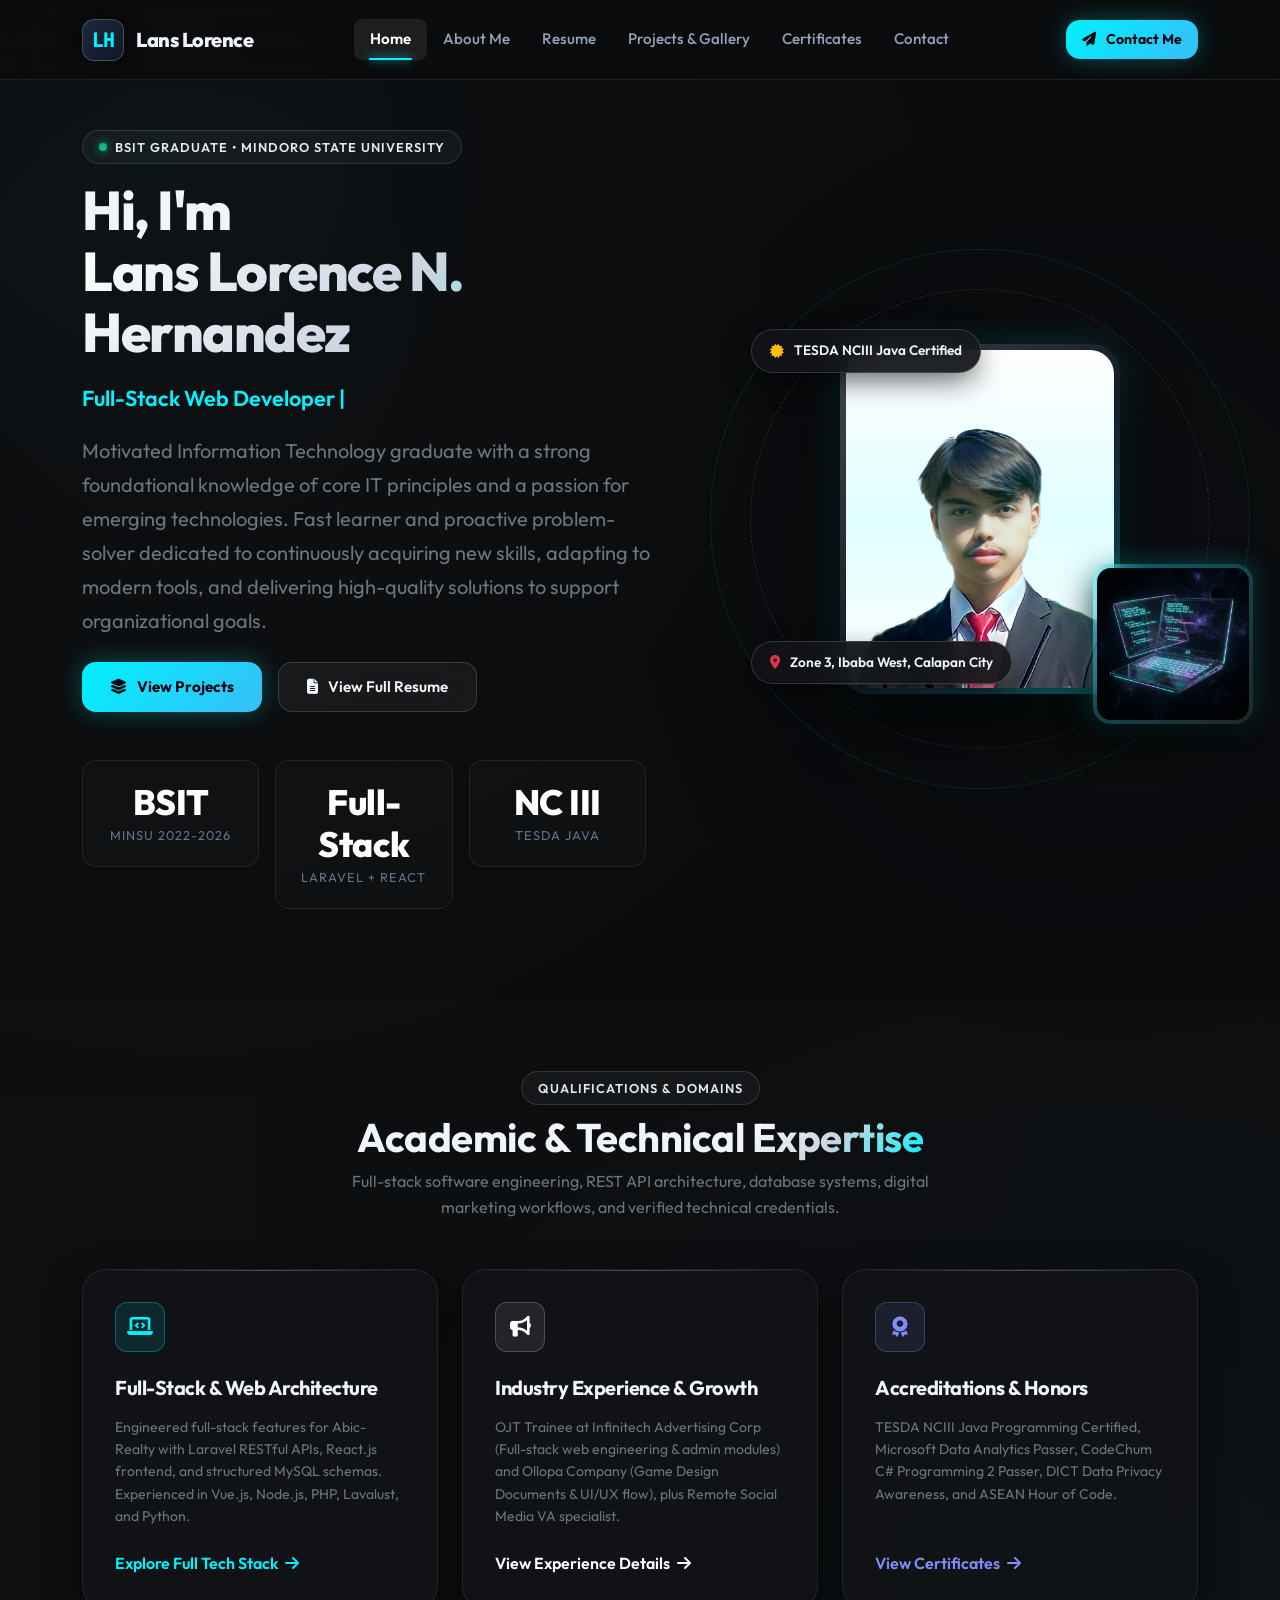
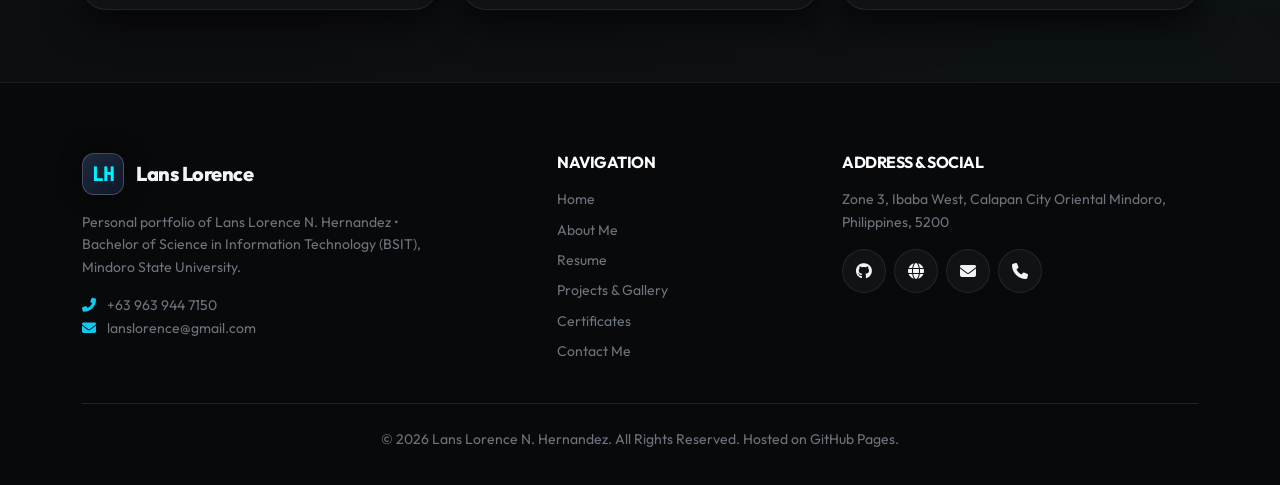
==== index.html @ 65d657bf "first commit" ====
<!DOCTYPE html>
<html lang="en">
<head>
  <meta charset="UTF-8">
  <meta name="viewport" content="width=device-width, initial-scale=1.0">
  <title>Lans Lorence N. Hernandez | IT Specialist & Web Developer</title>
  <meta name="description" content="Official portfolio of Lans Lorence N. Hernandez - BSIT 4th Year Student at Mindoro State University, Java NCIII Certified Developer based in Calapan City, Oriental Mindoro.">
  
  <!-- Google Fonts -->
  <link rel="preconnect" href="https://fonts.googleapis.com">
  <link rel="preconnect" href="https://fonts.gstatic.com" crossorigin>
  <link href="https://fonts.googleapis.com/css2?family=JetBrains+Mono:wght@400;600;700&family=Outfit:wght@300;400;500;600;700;800&display=swap" rel="stylesheet">
  
  <!-- FontAwesome Icons -->
  <link rel="stylesheet" href="https://cdnjs.cloudflare.com/ajax/libs/font-awesome/6.5.1/css/all.min.css">
  
  <!-- Bootstrap 5.3 CSS -->
  <link href="https://cdn.jsdelivr.net/npm/bootstrap@5.3.3/dist/css/bootstrap.min.css" rel="stylesheet">
  
  <!-- Custom Grey-Black Dark Stylesheet -->
  <link rel="stylesheet" href="styles.css">
</head>
<body>

  <!-- Ambient Grey/Charcoal Background Glows -->
  <div class="ambient-glow ambient-glow-1"></div>
  <div class="ambient-glow ambient-glow-2"></div>

  <!-- Navigation Bar with Bootstrap Support -->
  <nav class="navbar navbar-expand-lg" id="navbar">
    <div class="container">
      <a href="index.html" class="nav-brand">
        <span class="brand-icon">LH</span>
        <span>Lans Lorence</span>
      </a>

      <!-- Bootstrap Hamburger Toggle -->
      <button class="navbar-toggler border-0 text-white" type="button" data-bs-toggle="collapse" data-bs-target="#portfolioNav" aria-controls="portfolioNav" aria-expanded="false" aria-label="Toggle navigation">
        <i class="fas fa-bars-staggered" style="font-size: 1.5rem; color: #fff;"></i>
      </button>

      <div class="collapse navbar-collapse" id="portfolioNav">
        <ul class="navbar-nav mx-auto mb-2 mb-lg-0">
          <li class="nav-item"><a href="index.html" class="nav-link active">Home</a></li>
          <li class="nav-item"><a href="about.html" class="nav-link">About Me</a></li>
          <li class="nav-item"><a href="resume.html" class="nav-link">Resume</a></li>
          <li class="nav-item"><a href="gallery.html" class="nav-link">Projects & Gallery</a></li>
          <li class="nav-item"><a href="certificates.html" class="nav-link">Certificates</a></li>
          <li class="nav-item"><a href="contact.html" class="nav-link">Contact</a></li>
        </ul>

        <div class="d-flex align-items-center gap-2">
          <a href="contact.html" class="btn-cyber-primary py-2 px-3" style="font-size: 0.88rem;">
            <i class="fas fa-paper-plane"></i> Contact Me
          </a>
        </div>
      </div>
    </div>
  </nav>

  <!-- Main Hero Section with Lans' Real Portrait and Laptop Prop -->
  <main>
    <section class="hero">
      <div class="container">
        <div class="row align-items-center g-5">
          
          <!-- Left Column: Bio & Headline -->
          <div class="col-lg-7 text-start">
            <div class="badge-custom mb-3">
              <span class="badge-pulse"></span>
              <span>BSIT Graduate &bull; Mindoro State University</span>
            </div>
            
            <h1 class="hero-title mb-3">
              Hi, I'm <span class="gradient-text profile-name-text">Lans Lorence</span>
            </h1>

            <div class="typewriter-wrapper mb-3">
              <span id="typewriter-text"></span>
              <span class="typewriter-cursor">|</span>
            </div>

            <p class="text-secondary fs-5 mb-4 profile-objective-text" style="max-width: 580px; line-height: 1.7;">
              Motivated Information Technology graduate with a strong foundational knowledge of core IT principles and a passion for emerging technologies. Fast learner and proactive problem-solver dedicated to continuously acquiring new skills, adapting to modern tools, and delivering high-quality solutions to support organizational goals.
            </p>

            <div class="d-flex flex-wrap gap-3 mb-5">
              <a href="gallery.html" class="btn-cyber-primary">
                <i class="fas fa-layer-group"></i> View Projects
              </a>
              <a href="resume.html" class="btn-cyber-secondary">
                <i class="fas fa-file-alt"></i> View Full Resume
              </a>
            </div>

            <!-- Stats Bar -->
            <div class="row g-3" style="max-width: 580px;">
              <div class="col-4">
                <div class="stat-box">
                  <h3>BSIT</h3>
                  <p>MinSU 2022-2026</p>
                </div>
              </div>
              <div class="col-4">
                <div class="stat-box">
                  <h3>Full-Stack</h3>
                  <p>Laravel + React</p>
                </div>
              </div>
              <div class="col-4">
                <div class="stat-box">
                  <h3>NC III</h3>
                  <p>TESDA Java</p>
                </div>
              </div>
            </div>
          </div>

          <!-- Right Column: Lans Lorence Primary Portrait & AI Laptop Prop -->
          <div class="col-lg-5 text-center">
            <div class="hero-portrait-stage">
              <!-- Orbiting Cyber Rings -->
              <div class="orbit-ring orbit-ring-1"></div>
              <div class="orbit-ring orbit-ring-2"></div>

              <!-- Top Status Pill -->
              <div class="status-pill status-pill-top">
                <i class="fas fa-certificate text-warning"></i>
                <span>TESDA NCIII Java Certified</span>
              </div>

              <!-- Primary Hero Portrait Card (Lans Lorence Real Image) -->
              <div class="profile-portrait-card tilt-effect">
                <div class="profile-portrait-inner">
                  <img src="profile_lans.png" alt="Lans Lorence N. Hernandez" class="profile-portrait-img">
                  <div class="cyber-scanline"></div>
                </div>
              </div>

              <!-- Secondary Floating AI Laptop Prop -->
              <div class="prop-floating-laptop tilt-effect" title="Cyber Holographic Workstation">
                <img src="laptop_prop.jpg" alt="AI Generated Holographic Laptop" class="prop-laptop-img">
              </div>

              <!-- Bottom Location Status Pill -->
              <div class="status-pill status-pill-bottom">
                <i class="fas fa-map-marker-alt text-danger"></i>
                <span>Zone 3, Ibaba West, Calapan City</span>
              </div>
            </div>
          </div>

        </div>
      </div>
    </section>

    <!-- Core Highlights Section -->
    <section class="py-5" style="background: rgba(18, 20, 24, 0.4);">
      <div class="container py-4">
        <div class="text-center mb-5 reveal">
          <span class="badge-custom mb-2">Qualifications & Domains</span>
          <h2 class="display-6 fw-bold">Academic & Technical <span class="gradient-text">Expertise</span></h2>
          <p class="text-secondary mx-auto" style="max-width: 620px;">
            Full-stack software engineering, REST API architecture, database systems, digital marketing workflows, and verified technical credentials.
          </p>
        </div>

        <div class="row g-4">
          <!-- Card 1 -->
          <div class="col-md-4 reveal">
            <div class="glass-card h-100 d-flex flex-column">
              <div class="mb-4" style="width: 50px; height: 50px; border-radius: 12px; background: rgba(0, 242, 254, 0.1); border: 1px solid rgba(0, 242, 254, 0.3); display: flex; align-items: center; justify-content: center; color: var(--accent-cyan); font-size: 1.3rem;">
                <i class="fas fa-laptop-code"></i>
              </div>
              <h3 class="h5 fw-bold mb-3">Full-Stack & Web Architecture</h3>
              <p class="text-secondary small mb-4 flex-grow-1">
                Engineered full-stack features for Abic-Realty with Laravel RESTful APIs, React.js frontend, and structured MySQL schemas. Experienced in Vue.js, Node.js, PHP, Lavalust, and Python.
              </p>
              <a href="about.html" class="text-decoration-none fw-semibold" style="color: var(--accent-cyan);">
                Explore Full Tech Stack <i class="fas fa-arrow-right ms-1"></i>
              </a>
            </div>
          </div>

          <!-- Card 2 -->
          <div class="col-md-4 reveal">
            <div class="glass-card h-100 d-flex flex-column">
              <div class="mb-4" style="width: 50px; height: 50px; border-radius: 12px; background: rgba(255, 255, 255, 0.08); border: 1px solid rgba(255, 255, 255, 0.2); display: flex; align-items: center; justify-content: center; color: #fff; font-size: 1.3rem;">
                <i class="fas fa-bullhorn"></i>
              </div>
              <h3 class="h5 fw-bold mb-3">Industry Experience & Growth</h3>
              <p class="text-secondary small mb-4 flex-grow-1">
                OJT Trainee at Infinitech Advertising Corp (Full-stack web engineering & admin modules) and Ollopa Company (Game Design Documents & UI/UX flow), plus Remote Social Media VA specialist.
              </p>
              <a href="resume.html" class="text-decoration-none fw-semibold" style="color: #ffffff;">
                View Experience Details <i class="fas fa-arrow-right ms-1"></i>
              </a>
            </div>
          </div>

          <!-- Card 3 -->
          <div class="col-md-4 reveal">
            <div class="glass-card h-100 d-flex flex-column">
              <div class="mb-4" style="width: 50px; height: 50px; border-radius: 12px; background: rgba(129, 140, 248, 0.1); border: 1px solid rgba(129, 140, 248, 0.3); display: flex; align-items: center; justify-content: center; color: var(--accent-purple); font-size: 1.3rem;">
                <i class="fas fa-award"></i>
              </div>
              <h3 class="h5 fw-bold mb-3">Accreditations & Honors</h3>
              <p class="text-secondary small mb-4 flex-grow-1">
                TESDA NCIII Java Programming Certified, Microsoft Data Analytics Passer, CodeChum C# Programming 2 Passer, DICT Data Privacy Awareness, and ASEAN Hour of Code.
              </p>
              <a href="certificates.html" class="text-decoration-none fw-semibold" style="color: var(--accent-purple);">
                View Certificates <i class="fas fa-arrow-right ms-1"></i>
              </a>
            </div>
          </div>
        </div>
      </div>
    </section>
  </main>

  <!-- Global Footer -->
  <footer class="footer">
    <div class="container">
      <div class="row g-4 mb-4">
        <div class="col-lg-5">
          <a href="index.html" class="nav-brand mb-3">
            <span class="brand-icon">LH</span>
            <span>Lans Lorence</span>
          </a>
          <p class="text-secondary small" style="max-width: 360px;">
            Personal portfolio of Lans Lorence N. Hernandez &bull; Bachelor of Science in Information Technology (BSIT), Mindoro State University.
          </p>
          <p class="text-secondary small mb-0">
            <i class="fas fa-phone-alt me-2 text-info"></i> +63 963 944 7150<br>
            <i class="fas fa-envelope me-2 text-info"></i> lanslorence@gmail.com
          </p>
        </div>

        <div class="col-lg-3 col-6">
          <h4 class="h6 text-white text-uppercase fw-bold mb-3">Navigation</h4>
          <ul class="list-unstyled d-flex flex-column gap-2 small">
            <li><a href="index.html" class="text-secondary text-decoration-none">Home</a></li>
            <li><a href="about.html" class="text-secondary text-decoration-none">About Me</a></li>
            <li><a href="resume.html" class="text-secondary text-decoration-none">Resume</a></li>
            <li><a href="gallery.html" class="text-secondary text-decoration-none">Projects & Gallery</a></li>
            <li><a href="certificates.html" class="text-secondary text-decoration-none">Certificates</a></li>
            <li><a href="contact.html" class="text-secondary text-decoration-none">Contact Me</a></li>
          </ul>
        </div>

        <div class="col-lg-4 col-6">
          <h4 class="h6 text-white text-uppercase fw-bold mb-3">Address & Social</h4>
          <p class="text-secondary small mb-3">
            Zone 3, Ibaba West, Calapan City Oriental Mindoro, Philippines, 5200
          </p>
          <div class="d-flex gap-2">
            <a href="https://github.com/l4nsxz" target="_blank" rel="noopener noreferrer" class="footer-social-btn" title="GitHub">
              <i class="fab fa-github"></i>
            </a>
            <a href="https://l4nsxz.github.io/l4ns_portfolio" target="_blank" rel="noopener noreferrer" class="footer-social-btn" title="GitHub Pages">
              <i class="fas fa-globe"></i>
            </a>
            <a href="mailto:lanslorence@gmail.com" class="footer-social-btn" title="Email Lans">
              <i class="fas fa-envelope"></i>
            </a>
            <a href="tel:+639639447150" class="footer-social-btn" title="Call Lans">
              <i class="fas fa-phone"></i>
            </a>
          </div>
        </div>
      </div>

      <div class="border-top border-secondary border-opacity-25 pt-4 text-center">
        <p class="text-secondary small mb-0">&copy; 2026 Lans Lorence N. Hernandez. All Rights Reserved. Hosted on GitHub Pages.</p>
      </div>
    </div>
  </footer>

  <!-- Bootstrap 5.3 Bundle JS -->
  <script src="https://cdn.jsdelivr.net/npm/bootstrap@5.3.3/dist/js/bootstrap.bundle.min.js"></script>
  <!-- Main Portfolio Logic -->
  <script src="script.js"></script>
</body>
</html>
---- styles.css ----
/* ==========================================================================
   Lans Lorence N. Hernandez - Luxury Grey-Black Dark Master Stylesheet
   Modern Charcoal, Obsidian & Silver-Cyan Accent Palette
   Integrated with Bootstrap 5.3 Framework
   ========================================================================== */

/* --- Grey-Black Dark Design Tokens --- */
:root {
  --bg-primary: #0a0b0d;         /* True obsidian */
  --bg-secondary: #121418;       /* Deep slate charcoal */
  --bg-tertiary: #191c22;        /* Dark graphite */
  --bg-elevated: #222630;        /* Mid graphite */

  --card-bg: rgba(18, 20, 24, 0.78);
  --card-bg-hover: rgba(28, 32, 40, 0.92);
  --glass-border: rgba(255, 255, 255, 0.08);
  --glass-border-light: rgba(255, 255, 255, 0.15);
  --glass-border-glow: rgba(0, 242, 254, 0.35);
  --glass-blur: blur(18px);

  /* Refined Grey/Dark Accent System */
  --accent-cyan: #00f2fe;        /* Neon cyan pulse */
  --accent-silver: #e2e8f0;      /* Premium titanium silver */
  --accent-blue: #38bdf8;        /* Sky blue secondary */
  --accent-purple: #818cf8;      /* Indigo subtle accent */
  --accent-red: #ef4444;         /* High-contrast highlight matching red tie */
  
  --gradient-dark: linear-gradient(180deg, #121418 0%, #0a0b0d 100%);
  --gradient-silver: linear-gradient(135deg, #ffffff 0%, #94a3b8 100%);
  --gradient-cyan: linear-gradient(135deg, #00f2fe 0%, #38bdf8 100%);
  --gradient-border: linear-gradient(135deg, rgba(255, 255, 255, 0.25) 0%, rgba(0, 242, 254, 0.3) 100%);

  --text-main: #f1f5f9;
  --text-muted: #94a3b8;
  --text-dim: #64748b;

  --font-main: 'Outfit', -apple-system, BlinkMacSystemFont, "Segoe UI", Roboto, sans-serif;
  --font-mono: 'JetBrains Mono', monospace, ui-monospace;

  --radius-sm: 8px;
  --radius-md: 14px;
  --radius-lg: 24px;
  --radius-full: 9999px;

  --shadow-sm: 0 4px 6px -1px rgba(0, 0, 0, 0.4);
  --shadow-md: 0 10px 30px -5px rgba(0, 0, 0, 0.7);
  --shadow-glow: 0 0 35px rgba(0, 242, 254, 0.22);
  --shadow-card: 0 15px 35px rgba(0, 0, 0, 0.6);

  --transition-fast: 0.2s cubic-bezier(0.4, 0, 0.2, 1);
  --transition-normal: 0.35s cubic-bezier(0.4, 0, 0.2, 1);
  --transition-bounce: 0.5s cubic-bezier(0.34, 1.56, 0.64, 1);

  --nav-height: 80px;
}

/* --- Base & Reset --- */
*, *::before, *::after {
  box-sizing: border-box;
  margin: 0;
  padding: 0;
}

html {
  scroll-behavior: smooth;
  font-size: 16px;
}

body {
  background-color: var(--bg-primary);
  color: var(--text-main);
  font-family: var(--font-main);
  min-height: 100vh;
  line-height: 1.6;
  overflow-x: hidden;
  position: relative;
  background-image: 
    radial-gradient(circle at 15% 15%, rgba(255, 255, 255, 0.02) 0%, transparent 40%),
    radial-gradient(circle at 85% 85%, rgba(0, 242, 254, 0.03) 0%, transparent 40%);
}

::selection {
  background: var(--accent-cyan);
  color: #000;
}

/* --- Ambient Cyber Lighting (Dark Grey & Charcoal Orbs) --- */
.ambient-glow {
  position: fixed;
  border-radius: 50%;
  filter: blur(140px);
  z-index: -1;
  pointer-events: none;
  opacity: 0.4;
  animation: floatOrb 22s infinite alternate ease-in-out;
}

.ambient-glow-1 {
  width: 550px;
  height: 550px;
  top: -120px;
  left: -120px;
  background: radial-gradient(circle, rgba(0, 242, 254, 0.2) 0%, rgba(30, 41, 59, 0) 70%);
}

.ambient-glow-2 {
  width: 650px;
  height: 650px;
  bottom: 0;
  right: -150px;
  background: radial-gradient(circle, rgba(51, 65, 85, 0.3) 0%, rgba(15, 23, 42, 0) 70%);
  animation-duration: 28s;
}

@keyframes floatOrb {
  0% { transform: translate(0, 0) scale(1); }
  50% { transform: translate(50px, 30px) scale(1.08); }
  100% { transform: translate(-30px, 60px) scale(0.95); }
}

/* --- Typography & Badges --- */
h1, h2, h3, h4, h5, h6 {
  color: var(--text-main);
  font-weight: 700;
  letter-spacing: -0.5px;
}

.gradient-text {
  background: linear-gradient(135deg, #ffffff 0%, #cbd5e1 50%, #00f2fe 100%);
  -webkit-background-clip: text;
  -webkit-text-fill-color: transparent;
  display: inline-block;
}

.badge-custom {
  display: inline-flex;
  align-items: center;
  gap: 8px;
  padding: 6px 16px;
  font-size: 0.8rem;
  font-weight: 600;
  border-radius: var(--radius-full);
  background: rgba(255, 255, 255, 0.04);
  border: 1px solid rgba(255, 255, 255, 0.12);
  color: var(--accent-silver);
  text-transform: uppercase;
  letter-spacing: 1px;
}

.badge-pulse {
  width: 8px;
  height: 8px;
  background: #10b981;
  border-radius: 50%;
  box-shadow: 0 0 10px #10b981;
  animation: pulseDot 2s infinite;
}

@keyframes pulseDot {
  0%, 100% { transform: scale(1); opacity: 1; }
  50% { transform: scale(1.6); opacity: 0.4; }
}

/* --- Navigation Bar --- */
.navbar {
  position: fixed;
  top: 0;
  left: 0;
  right: 0;
  height: var(--nav-height);
  z-index: 1050;
  background: rgba(10, 11, 13, 0.82);
  backdrop-filter: var(--glass-blur);
  -webkit-backdrop-filter: var(--glass-blur);
  border-bottom: 1px solid var(--glass-border);
  transition: all var(--transition-normal);
}

.navbar.scrolled {
  background: rgba(10, 11, 13, 0.95);
  box-shadow: var(--shadow-md);
  border-bottom: 1px solid rgba(255, 255, 255, 0.12);
}

.nav-brand {
  display: flex;
  align-items: center;
  gap: 12px;
  text-decoration: none;
  font-weight: 800;
  font-size: 1.25rem;
  color: var(--text-main);
  letter-spacing: -0.5px;
}

.brand-icon {
  width: 42px;
  height: 42px;
  border-radius: 12px;
  background: linear-gradient(135deg, #1e293b, #0f172a);
  border: 1px solid rgba(255, 255, 255, 0.2);
  display: flex;
  align-items: center;
  justify-content: center;
  color: var(--accent-cyan);
  font-weight: 900;
  box-shadow: 0 0 20px rgba(0, 0, 0, 0.5);
  font-family: var(--font-mono);
}

.nav-link {
  color: var(--text-muted) !important;
  text-decoration: none;
  padding: 8px 16px !important;
  font-size: 0.95rem;
  font-weight: 500;
  border-radius: var(--radius-sm);
  transition: all var(--transition-fast);
  position: relative;
}

.nav-link:hover {
  color: var(--text-main) !important;
  background: rgba(255, 255, 255, 0.05);
}

.nav-link.active {
  color: #ffffff !important;
  background: rgba(255, 255, 255, 0.08);
  font-weight: 600;
}

.nav-link.active::after {
  content: '';
  position: absolute;
  bottom: 0;
  left: 20%;
  width: 60%;
  height: 2px;
  background: var(--accent-cyan);
  border-radius: 2px;
  box-shadow: 0 0 10px var(--accent-cyan);
}

/* --- Buttons --- */
.btn-cyber-primary {
  display: inline-flex;
  align-items: center;
  justify-content: center;
  gap: 10px;
  padding: 12px 28px;
  border-radius: var(--radius-md);
  font-size: 0.95rem;
  font-weight: 700;
  text-decoration: none;
  cursor: pointer;
  transition: all var(--transition-normal);
  background: linear-gradient(135deg, #00f2fe 0%, #38bdf8 100%);
  color: #050811;
  border: none;
  box-shadow: 0 0 25px rgba(0, 242, 254, 0.3);
}

.btn-cyber-primary:hover {
  transform: translateY(-2px);
  box-shadow: 0 0 40px rgba(0, 242, 254, 0.55);
  color: #000;
}

.btn-cyber-secondary {
  display: inline-flex;
  align-items: center;
  justify-content: center;
  gap: 10px;
  padding: 12px 28px;
  border-radius: var(--radius-md);
  font-size: 0.95rem;
  font-weight: 600;
  text-decoration: none;
  cursor: pointer;
  transition: all var(--transition-normal);
  background: rgba(255, 255, 255, 0.05);
  color: var(--text-main);
  border: 1px solid var(--glass-border-light);
  backdrop-filter: var(--glass-blur);
}

.btn-cyber-secondary:hover {
  background: rgba(255, 255, 255, 0.1);
  border-color: rgba(255, 255, 255, 0.3);
  transform: translateY(-2px);
  color: #fff;
}

/* --- Glassmorphic Grey-Dark Cards --- */
.glass-card {
  background: var(--card-bg);
  backdrop-filter: var(--glass-blur);
  -webkit-backdrop-filter: var(--glass-blur);
  border: 1px solid var(--glass-border);
  border-radius: var(--radius-lg);
  padding: 32px;
  transition: all var(--transition-normal);
  position: relative;
  overflow: hidden;
  box-shadow: var(--shadow-card);
}

.glass-card::before {
  content: '';
  position: absolute;
  top: 0;
  left: 0;
  width: 100%;
  height: 1px;
  background: linear-gradient(90deg, transparent, rgba(255, 255, 255, 0.25), transparent);
}

.glass-card:hover {
  border-color: rgba(255, 255, 255, 0.2);
  transform: translateY(-4px);
  box-shadow: 0 20px 40px rgba(0, 0, 0, 0.8), 0 0 25px rgba(0, 242, 254, 0.15);
  background: var(--card-bg-hover);
}

/* --- Hero Section & Primary Profile Showcase --- */
.hero {
  min-height: calc(100vh - var(--nav-height));
  margin-top: var(--nav-height);
  display: flex;
  align-items: center;
  position: relative;
  padding: 50px 0 90px;
}

.hero-title {
  font-size: 3.4rem;
  font-weight: 800;
  letter-spacing: -1.5px;
  line-height: 1.12;
}

.typewriter-wrapper {
  font-size: 1.7rem;
  font-weight: 600;
  color: var(--accent-cyan);
  min-height: 2.4rem;
  display: flex;
  align-items: center;
}

.typewriter-cursor {
  display: inline-block;
  margin-left: 4px;
  animation: blink 0.8s infinite;
  color: var(--accent-cyan);
}

@keyframes blink {
  0%, 100% { opacity: 1; }
  50% { opacity: 0; }
}

/* --- Hero Lans Profile Card & Holographic Props --- */
.hero-portrait-stage {
  position: relative;
  display: flex;
  justify-content: center;
  align-items: center;
  perspective: 1200px;
}

/* Subtle Orbiting Rings */
.orbit-ring {
  position: absolute;
  border-radius: 50%;
  pointer-events: none;
}

.orbit-ring-1 {
  width: 460px;
  height: 460px;
  border: 1px dashed rgba(255, 255, 255, 0.12);
  animation: spinRing 30s linear infinite;
}

.orbit-ring-2 {
  width: 540px;
  height: 540px;
  border: 1px dotted rgba(0, 242, 254, 0.25);
  animation: spinRingReverse 40s linear infinite;
}

@keyframes spinRing {
  0% { transform: rotate(0deg) rotateX(20deg); }
  100% { transform: rotate(360deg) rotateX(20deg); }
}

@keyframes spinRingReverse {
  0% { transform: rotate(360deg) rotateY(20deg); }
  100% { transform: rotate(0deg) rotateY(20deg); }
}

/* Master Portrait Card with Real Photo */
.profile-portrait-card {
  position: relative;
  width: 360px;
  height: 440px;
  border-radius: 28px;
  padding: 6px;
  background: linear-gradient(135deg, rgba(255, 255, 255, 0.25) 0%, rgba(30, 41, 59, 0.6) 50%, rgba(0, 242, 254, 0.3) 100%);
  box-shadow: 0 25px 60px rgba(0, 0, 0, 0.9), 0 0 35px rgba(0, 242, 254, 0.2);
  animation: floatCard 6.5s ease-in-out infinite;
  transform-style: preserve-3d;
  cursor: pointer;
  z-index: 5;
}

@keyframes floatCard {
  0%, 100% { transform: translateY(0); }
  50% { transform: translateY(-14px); }
}

.profile-portrait-inner {
  width: 100%;
  height: 100%;
  border-radius: 24px;
  overflow: hidden;
  position: relative;
  background: #0d0f12;
  display: flex;
  align-items: center;
  justify-content: center;
}

.profile-portrait-img {
  width: 100%;
  height: 100%;
  object-fit: cover;
  object-position: top center;
  transition: transform 0.6s cubic-bezier(0.2, 0.8, 0.2, 1);
  filter: contrast(1.05) brightness(1.02);
}

.profile-portrait-card:hover .profile-portrait-img {
  transform: scale(1.06);
}

/* Cyber Scanning Line overlay */
.cyber-scanline {
  position: absolute;
  top: 0;
  left: 0;
  right: 0;
  height: 100%;
  background: linear-gradient(
    180deg,
    transparent 0%,
    rgba(0, 242, 254, 0.12) 50%,
    transparent 100%
  );
  pointer-events: none;
  animation: scanlineMove 4.5s linear infinite;
}

@keyframes scanlineMove {
  0% { transform: translateY(-100%); }
  100% { transform: translateY(100%); }
}

/* Secondary Floating Prop: Futuristic Glass Laptop */
.prop-floating-laptop {
  position: absolute;
  bottom: -30px;
  right: -55px;
  width: 160px;
  height: 160px;
  border-radius: 18px;
  padding: 4px;
  background: linear-gradient(135deg, rgba(0, 242, 254, 0.4), rgba(255, 255, 255, 0.1));
  box-shadow: 0 15px 35px rgba(0, 0, 0, 0.8), 0 0 25px rgba(0, 242, 254, 0.3);
  backdrop-filter: var(--glass-blur);
  z-index: 10;
  animation: floatSubtleReverse 5.5s ease-in-out infinite alternate;
  overflow: hidden;
  cursor: pointer;
}

.prop-laptop-img {
  width: 100%;
  height: 100%;
  object-fit: cover;
  border-radius: 14px;
}

@keyframes floatSubtleReverse {
  0% { transform: translateY(0) rotate(0deg); }
  100% { transform: translateY(-12px) rotate(3deg); }
}

/* Floating Status Pills */
.status-pill {
  position: absolute;
  background: rgba(18, 20, 24, 0.92);
  backdrop-filter: var(--glass-blur);
  border: 1px solid rgba(255, 255, 255, 0.15);
  padding: 10px 18px;
  border-radius: var(--radius-full);
  display: flex;
  align-items: center;
  gap: 10px;
  font-size: 0.85rem;
  font-weight: 600;
  box-shadow: var(--shadow-md);
  z-index: 8;
}

.status-pill-top {
  top: -20px;
  left: -30px;
  animation: floatSubtle 4.5s ease-in-out infinite alternate;
}

.status-pill-bottom {
  bottom: 25px;
  left: -40px;
  animation: floatSubtle 5s ease-in-out infinite alternate-reverse;
}

@keyframes floatSubtle {
  0% { transform: translateY(0); }
  100% { transform: translateY(-10px); }
}

/* --- Stats Row --- */
.stat-box {
  padding: 20px;
  border-radius: var(--radius-md);
  background: rgba(255, 255, 255, 0.02);
  border: 1px solid var(--glass-border);
  text-align: center;
}

.stat-box h3 {
  font-size: 2.2rem;
  font-weight: 800;
  color: #ffffff;
  margin-bottom: 2px;
}

.stat-box p {
  font-size: 0.8rem;
  color: var(--text-dim);
  text-transform: uppercase;
  letter-spacing: 1px;
  margin: 0;
}

/* --- Skills Progress Bars --- */
.skill-bar-item {
  margin-bottom: 22px;
}

.skill-header {
  display: flex;
  justify-content: space-between;
  margin-bottom: 8px;
  font-size: 0.9rem;
  font-weight: 600;
}

.skill-track {
  width: 100%;
  height: 8px;
  background: rgba(255, 255, 255, 0.06);
  border-radius: var(--radius-full);
  overflow: hidden;
}

.skill-fill {
  height: 100%;
  border-radius: var(--radius-full);
  background: linear-gradient(90deg, #00f2fe, #38bdf8);
  width: 0%;
  transition: width 1.3s cubic-bezier(0.25, 1, 0.5, 1);
}

/* --- Timeline Component (Resume) --- */
.timeline {
  position: relative;
  max-width: 860px;
  margin: 0 auto;
  padding-left: 36px;
}

.timeline::before {
  content: '';
  position: absolute;
  top: 0;
  bottom: 0;
  left: 12px;
  width: 2px;
  background: linear-gradient(180deg, var(--accent-cyan), rgba(255, 255, 255, 0.1), transparent);
}

.timeline-item {
  position: relative;
  margin-bottom: 40px;
}

.timeline-dot {
  position: absolute;
  left: -30px;
  top: 8px;
  width: 14px;
  height: 14px;
  border-radius: 50%;
  background: var(--accent-cyan);
  border: 3px solid var(--bg-primary);
  box-shadow: 0 0 12px var(--accent-cyan);
}

.timeline-date {
  font-size: 0.85rem;
  color: var(--accent-cyan);
  font-weight: 600;
  margin-bottom: 6px;
  display: inline-block;
  font-family: var(--font-mono);
}

/* --- Filter Buttons --- */
.filter-tabs {
  display: flex;
  justify-content: center;
  gap: 12px;
  margin-bottom: 40px;
  flex-wrap: wrap;
}

.filter-btn {
  background: rgba(255, 255, 255, 0.04);
  border: 1px solid var(--glass-border);
  color: var(--text-muted);
  padding: 10px 22px;
  border-radius: var(--radius-full);
  font-size: 0.9rem;
  font-weight: 600;
  cursor: pointer;
  transition: all var(--transition-normal);
}

.filter-btn:hover, .filter-btn.active {
  background: #ffffff;
  color: #050811;
  border-color: #ffffff;
  box-shadow: 0 0 20px rgba(255, 255, 255, 0.3);
}

/* --- Project & Gallery Cards --- */
.gallery-grid, .certs-grid {
  display: grid;
  grid-template-columns: repeat(auto-fill, minmax(320px, 1fr));
  gap: 28px;
}

.project-card {
  border-radius: var(--radius-lg);
  overflow: hidden;
  background: var(--card-bg);
  border: 1px solid var(--glass-border);
  transition: all var(--transition-normal);
  display: flex;
  flex-direction: column;
}

.project-card:hover {
  transform: translateY(-6px);
  border-color: rgba(255, 255, 255, 0.2);
  box-shadow: var(--shadow-card), 0 0 25px rgba(0, 242, 254, 0.15);
}

.project-media {
  width: 100%;
  height: 220px;
  overflow: hidden;
  position: relative;
  background: #11141a;
}

.project-img {
  width: 100%;
  height: 100%;
  object-fit: cover;
  transition: transform 0.5s ease;
}

.project-card:hover .project-img {
  transform: scale(1.06);
}

.project-overlay {
  position: absolute;
  top: 0;
  left: 0;
  right: 0;
  bottom: 0;
  background: rgba(10, 11, 13, 0.75);
  display: flex;
  align-items: center;
  justify-content: center;
  opacity: 0;
  backdrop-filter: blur(4px);
  transition: opacity var(--transition-fast);
}

.project-card:hover .project-overlay {
  opacity: 1;
}

.project-content {
  padding: 24px;
  display: flex;
  flex-direction: column;
  flex-grow: 1;
  gap: 12px;
}

.project-category {
  font-size: 0.75rem;
  text-transform: uppercase;
  letter-spacing: 1.5px;
  color: var(--accent-cyan);
  font-weight: 700;
}

.tag-pill {
  font-size: 0.75rem;
  padding: 4px 12px;
  border-radius: var(--radius-full);
  background: rgba(255, 255, 255, 0.04);
  border: 1px solid var(--glass-border);
  color: var(--text-muted);
}

/* --- Forms & Inputs --- */
.form-label {
  display: block;
  font-size: 0.9rem;
  font-weight: 500;
  margin-bottom: 8px;
  color: var(--text-muted);
}

.form-control-cyber {
  width: 100%;
  padding: 14px 18px;
  border-radius: var(--radius-md);
  background: rgba(18, 20, 24, 0.8);
  border: 1px solid var(--glass-border);
  color: var(--text-main);
  font-family: var(--font-main);
  font-size: 0.95rem;
  transition: all var(--transition-fast);
}

.form-control-cyber:focus {
  outline: none;
  border-color: var(--accent-cyan);
  box-shadow: 0 0 20px rgba(0, 242, 254, 0.25);
  background: rgba(22, 26, 32, 0.95);
  color: #fff;
}

/* --- Footer --- */
.footer {
  background: #08090b;
  border-top: 1px solid var(--glass-border);
  padding: 70px 0 35px;
  position: relative;
}

.footer-social-btn {
  width: 44px;
  height: 44px;
  border-radius: 50%;
  background: rgba(255, 255, 255, 0.04);
  border: 1px solid var(--glass-border);
  display: flex;
  align-items: center;
  justify-content: center;
  color: var(--text-main);
  text-decoration: none;
  transition: all var(--transition-fast);
}

.footer-social-btn:hover {
  background: #ffffff;
  color: #050811;
  border-color: #ffffff;
  transform: translateY(-3px);
  box-shadow: 0 0 15px rgba(255, 255, 255, 0.4);
}

/* --- Scroll Reveal Animations --- */
.reveal {
  opacity: 0;
  transform: translateY(30px);
  transition: opacity 0.8s ease-out, transform 0.8s ease-out;
}

.reveal.active {
  opacity: 1;
  transform: translateY(0);
}

/* --- Mobile Responsiveness --- */
@media (max-width: 991.98px) {
  .hero-title {
    font-size: 2.7rem;
  }
  .profile-portrait-card {
    width: 320px;
    height: 400px;
    margin: 40px auto 0;
  }
  .prop-floating-laptop {
    right: -10px;
    bottom: -20px;
    width: 130px;
    height: 130px;
  }
}

  .typewriter-wrapper {
    font-size: 1.35rem;
  }
  .profile-portrait-card {
    width: 280px;
    height: 350px;
  }
  .status-pill-top {
    left: -10px;
    top: -15px;
  }
  .status-pill-bottom {
    left: -10px;
    bottom: 10px;
  }
}

/* Admin Quick Link Button in Navbar */
.theme-toggle-btn {
  width: 40px;
  height: 40px;
  border-radius: 50%;
  border: 1px solid var(--glass-border-light);
  background: rgba(255, 255, 255, 0.08);
  color: var(--text-main);
  display: flex;
  align-items: center;
  justify-content: center;
  font-size: 1.1rem;
  cursor: pointer;
  transition: all var(--transition-fast);
  user-select: none;
}

.theme-toggle-btn:hover {
  background: rgba(255, 255, 255, 0.18);
  transform: rotate(20deg) scale(1.08);
  color: var(--accent-cyan);
}
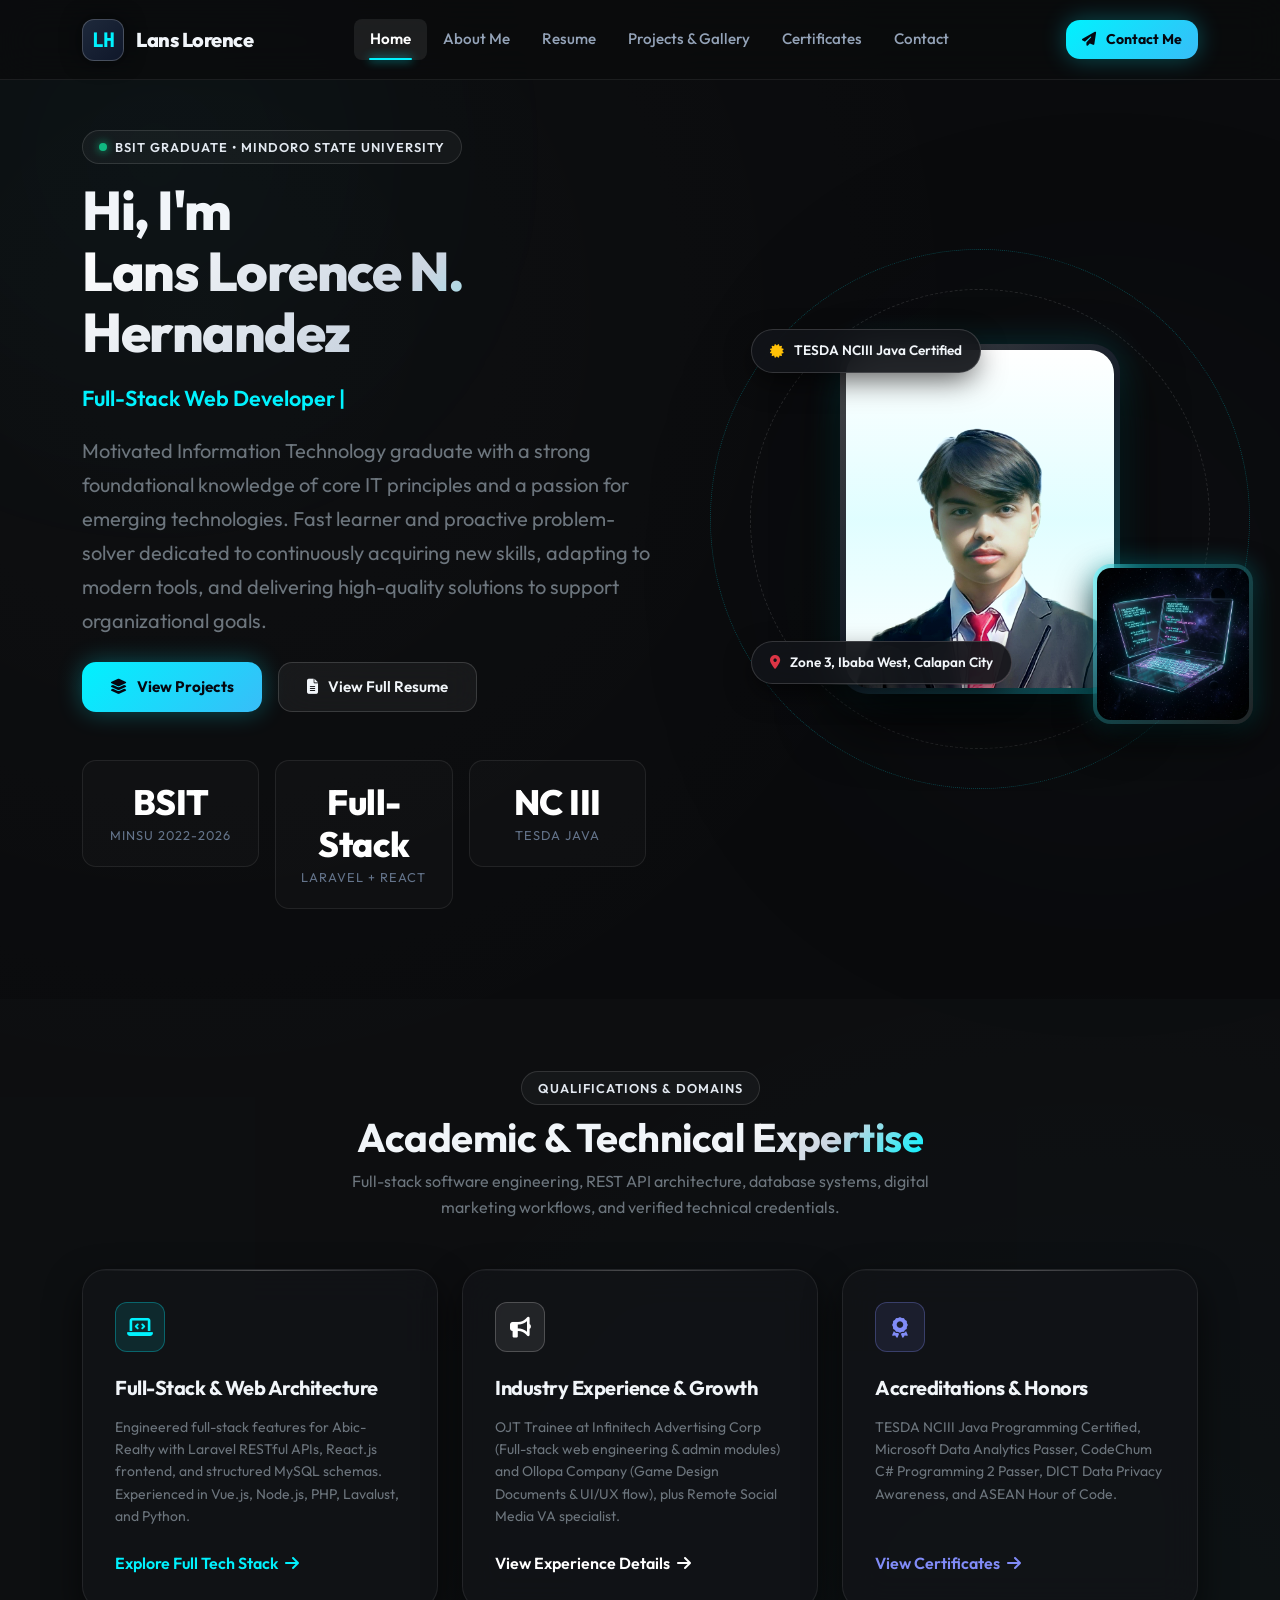
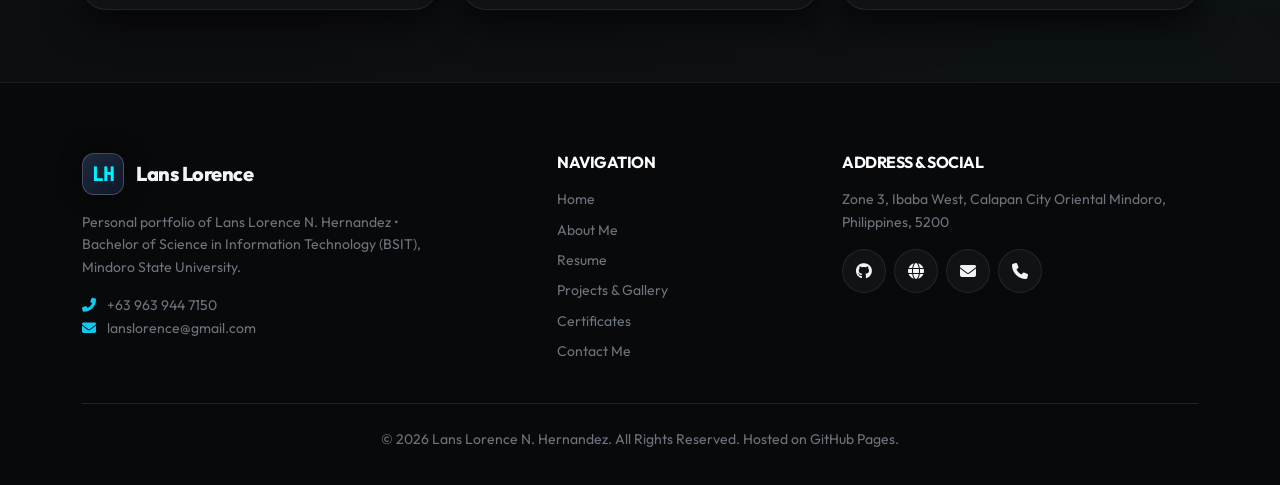
==== commit 108e125e: "refactor: organize asset paths by moving images and certificates into dedicated folders" ====
--- a/index.html
+++ b/index.html
@@ -132,14 +132,14 @@
               <!-- Primary Hero Portrait Card (Lans Lorence Real Image) -->
               <div class="profile-portrait-card tilt-effect">
                 <div class="profile-portrait-inner">
-                  <img src="profile_lans.png" alt="Lans Lorence N. Hernandez" class="profile-portrait-img">
+                  <img src="images/profile_lans.png" alt="Lans Lorence N. Hernandez" class="profile-portrait-img">
                   <div class="cyber-scanline"></div>
                 </div>
               </div>
 
               <!-- Secondary Floating AI Laptop Prop -->
               <div class="prop-floating-laptop tilt-effect" title="Cyber Holographic Workstation">
-                <img src="laptop_prop.jpg" alt="AI Generated Holographic Laptop" class="prop-laptop-img">
+                <img src="images/laptop_prop.jpg" alt="AI Generated Holographic Laptop" class="prop-laptop-img">
               </div>
 
               <!-- Bottom Location Status Pill -->
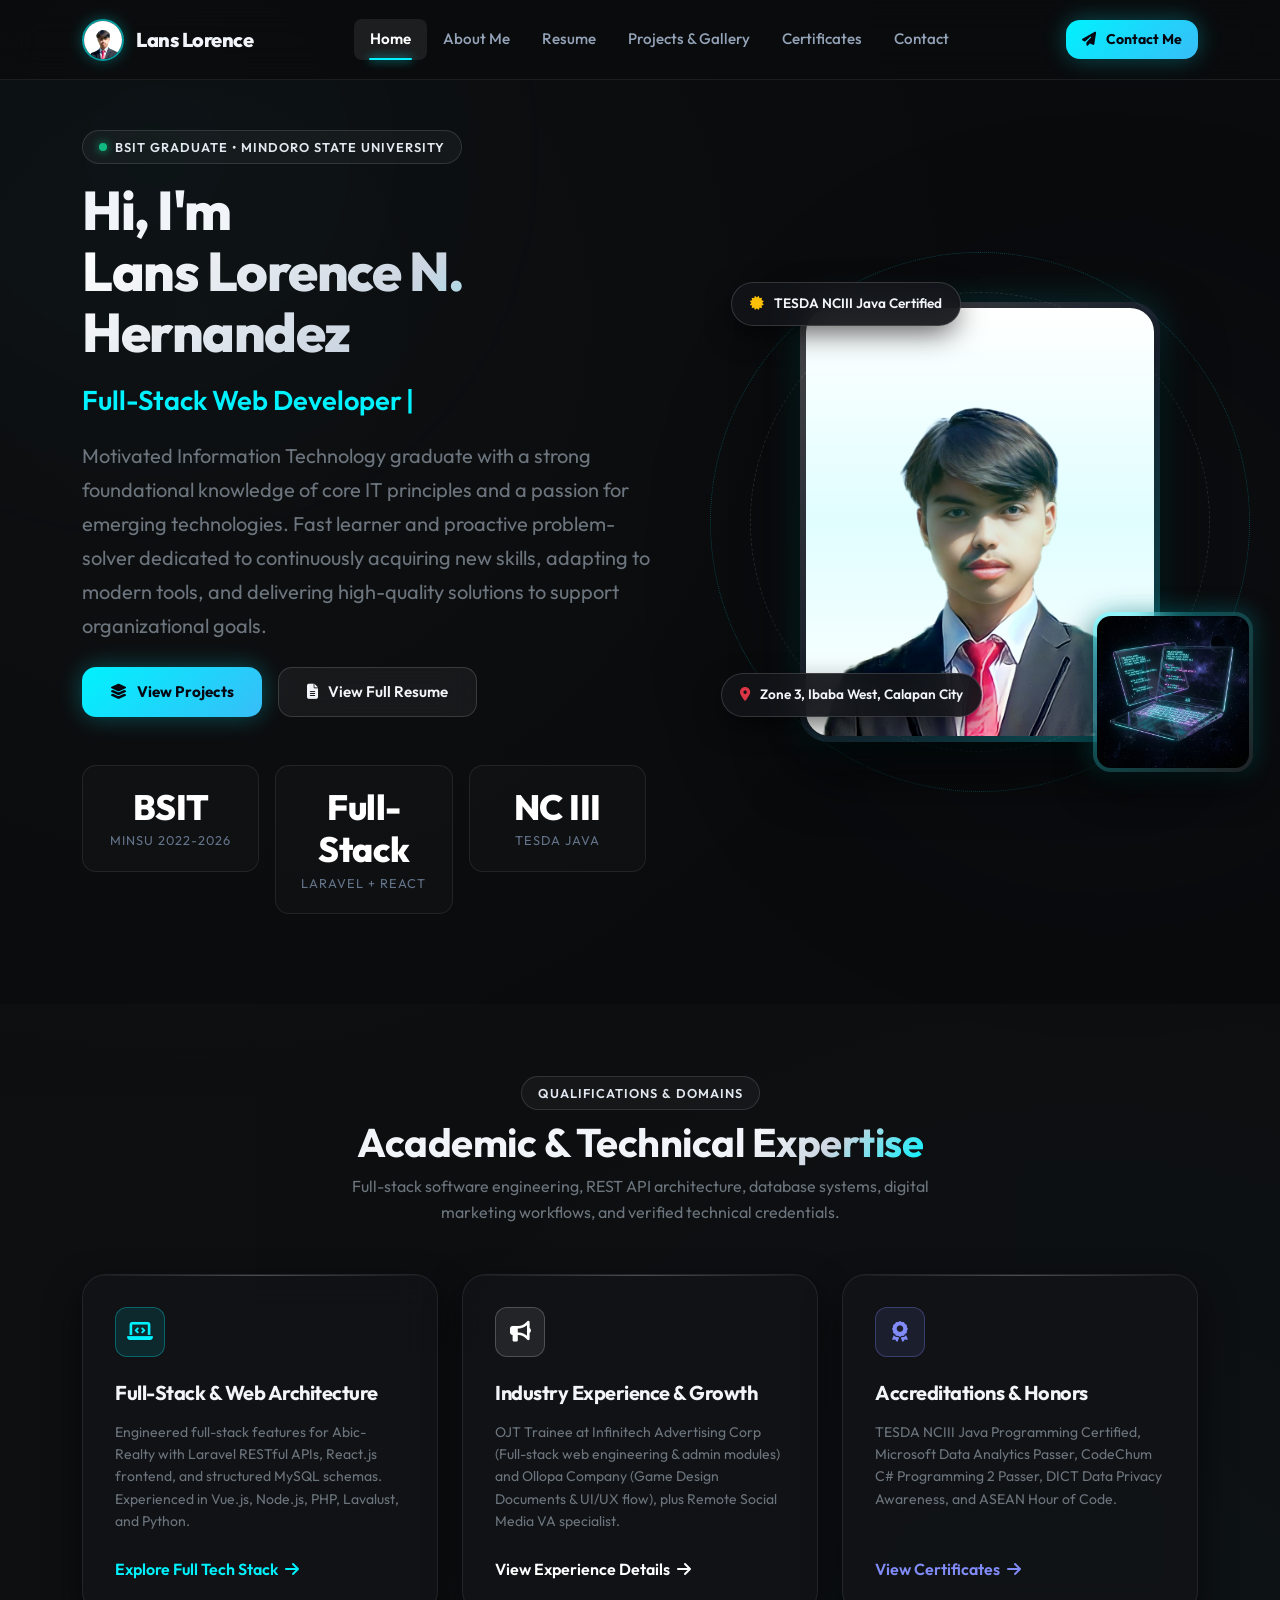
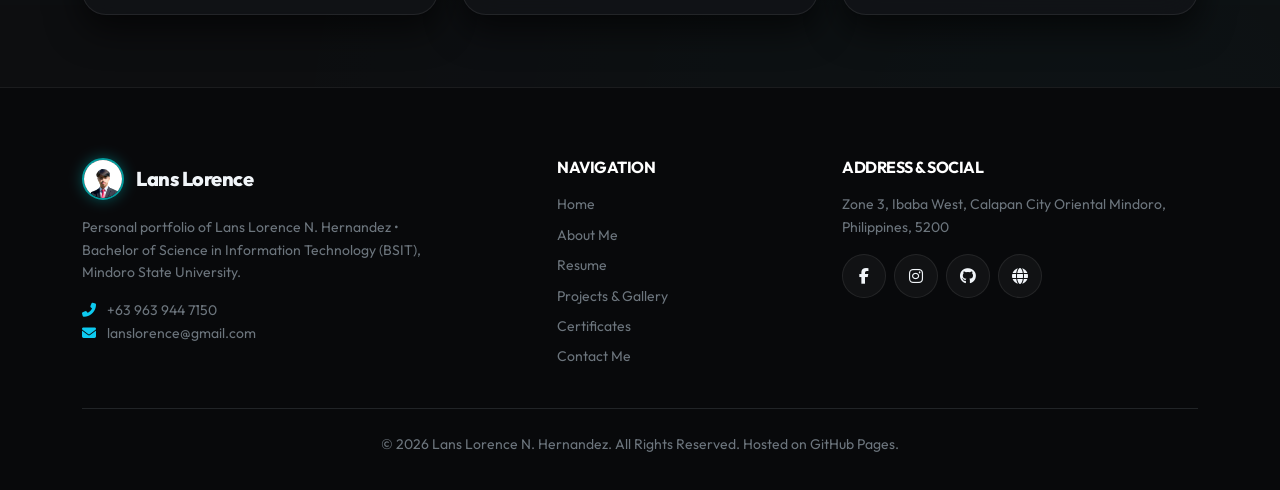
==== commit 8e248ae9: "refactor: update profile branding, resume layout, and social links across portfolio pages" ====
--- a/index.html
+++ b/index.html
@@ -30,7 +30,7 @@
   <nav class="navbar navbar-expand-lg" id="navbar">
     <div class="container">
       <a href="index.html" class="nav-brand">
-        <span class="brand-icon">LH</span>
+        <img src="images/profile_lans.png" alt="Lans Lorence" class="nav-brand-avatar profile-portrait-img" style="width:36px;height:36px;border-radius:50%;object-fit:cover;border:2px solid rgba(0,242,254,0.5);">
         <span>Lans Lorence</span>
       </a>
 
@@ -224,7 +224,7 @@
       <div class="row g-4 mb-4">
         <div class="col-lg-5">
           <a href="index.html" class="nav-brand mb-3">
-            <span class="brand-icon">LH</span>
+            <img src="images/profile_lans.png" alt="Lans Lorence" class="nav-brand-avatar profile-portrait-img" style="width:36px;height:36px;border-radius:50%;object-fit:cover;border:2px solid rgba(0,242,254,0.5);">
             <span>Lans Lorence</span>
           </a>
           <p class="text-secondary small" style="max-width: 360px;">
@@ -253,18 +253,18 @@
           <p class="text-secondary small mb-3">
             Zone 3, Ibaba West, Calapan City Oriental Mindoro, Philippines, 5200
           </p>
-          <div class="d-flex gap-2">
-            <a href="https://github.com/l4nsxz" target="_blank" rel="noopener noreferrer" class="footer-social-btn" title="GitHub">
+          <div class="d-flex flex-wrap gap-2">
+            <a href="https://www.facebook.com/lanslorence.hernandez.12/" target="_blank" rel="noopener noreferrer" class="footer-social-btn" title="Facebook">
+              <i class="fab fa-facebook-f"></i>
+            </a>
+            <a href="https://www.instagram.com/_egoistl4nszxc/" target="_blank" rel="noopener noreferrer" class="footer-social-btn" title="Instagram">
+              <i class="fab fa-instagram"></i>
+            </a>
+            <a href="https://github.com/l4nszxc" target="_blank" rel="noopener noreferrer" class="footer-social-btn" title="GitHub">
               <i class="fab fa-github"></i>
             </a>
-            <a href="https://l4nsxz.github.io/l4ns_portfolio" target="_blank" rel="noopener noreferrer" class="footer-social-btn" title="GitHub Pages">
+            <a href="https://l4nsxz.github.io/l4ns_portfolio" target="_blank" rel="noopener noreferrer" class="footer-social-btn" title="Portfolio">
               <i class="fas fa-globe"></i>
-            </a>
-            <a href="mailto:lanslorence@gmail.com" class="footer-social-btn" title="Email Lans">
-              <i class="fas fa-envelope"></i>
-            </a>
-            <a href="tel:+639639447150" class="footer-social-btn" title="Call Lans">
-              <i class="fas fa-phone"></i>
             </a>
           </div>
         </div>
--- a/styles.css
+++ b/styles.css
@@ -206,6 +206,22 @@
   font-weight: 900;
   box-shadow: 0 0 20px rgba(0, 0, 0, 0.5);
   font-family: var(--font-mono);
+}
+
+.nav-brand-avatar {
+  width: 42px !important;
+  height: 42px !important;
+  border-radius: 50% !important;
+  object-fit: cover !important;
+  border: 2px solid rgba(0, 242, 254, 0.6) !important;
+  box-shadow: 0 0 14px rgba(0, 242, 254, 0.3);
+  transition: transform 0.3s ease, box-shadow 0.3s ease;
+  flex-shrink: 0;
+}
+
+.nav-brand:hover .nav-brand-avatar {
+  transform: scale(1.08);
+  box-shadow: 0 0 22px rgba(0, 242, 254, 0.55);
 }
 
 .nav-link {
@@ -814,7 +830,7 @@
   transform: translateY(0);
 }
 
-/* --- Mobile Responsiveness --- */
+/* --- Mobile Responsiveness & Bootstrap Enhancements --- */
 @media (max-width: 991.98px) {
   .hero-title {
     font-size: 2.7rem;
@@ -830,22 +846,92 @@
     width: 130px;
     height: 130px;
   }
-}
-
+  .navbar-collapse {
+    background: rgba(10, 11, 13, 0.98);
+    backdrop-filter: blur(20px);
+    -webkit-backdrop-filter: blur(20px);
+    border: 1px solid rgba(255, 255, 255, 0.12);
+    border-radius: var(--radius-md);
+    padding: 1.25rem;
+    margin-top: 0.75rem;
+    box-shadow: 0 16px 36px rgba(0, 0, 0, 0.7);
+  }
+  .navbar-nav .nav-link {
+    padding: 0.75rem 1rem !important;
+    border-radius: var(--radius-sm);
+  }
+}
+
+@media (max-width: 767.98px) {
+  :root {
+    --nav-height: 64px;
+  }
+  .hero-title {
+    font-size: 2.1rem;
+    line-height: 1.25;
+  }
+  .display-4, .display-5 {
+    font-size: 1.95rem !important;
+  }
   .typewriter-wrapper {
-    font-size: 1.35rem;
+    font-size: 1.15rem;
   }
   .profile-portrait-card {
-    width: 280px;
-    height: 350px;
-  }
-  .status-pill-top {
-    left: -10px;
-    top: -15px;
-  }
-  .status-pill-bottom {
-    left: -10px;
-    bottom: 10px;
+    width: 250px;
+    height: 310px;
+    margin: 20px auto;
+  }
+  .glass-card {
+    padding: 1.2rem !important;
+    border-radius: var(--radius-md) !important;
+  }
+  .status-pill-top, .status-pill-bottom {
+    display: none !important;
+  }
+  .btn-cyber-primary, .btn-cyber-secondary {
+    padding: 10px 20px;
+    font-size: 0.9rem;
+  }
+  .timeline {
+    padding-left: 20px;
+  }
+  .timeline::before {
+    left: 4px;
+  }
+  .timeline-dot {
+    left: -20px;
+    width: 12px;
+    height: 12px;
+  }
+  .footer-social-btn {
+    width: 38px;
+    height: 38px;
+    font-size: 0.95rem;
+  }
+}
+
+@media (max-width: 575.98px) {
+  .hero-title {
+    font-size: 1.8rem;
+  }
+  .nav-brand span {
+    font-size: 1rem;
+  }
+  .nav-brand-avatar {
+    width: 32px !important;
+    height: 32px !important;
+  }
+  html, body {
+    overflow-x: hidden;
+    max-width: 100vw;
+  }
+  .container {
+    padding-left: 1rem;
+    padding-right: 1rem;
+  }
+  .btn-cyber-primary, .btn-cyber-secondary {
+    width: 100%;
+    margin-bottom: 0.5rem;
   }
 }
 
